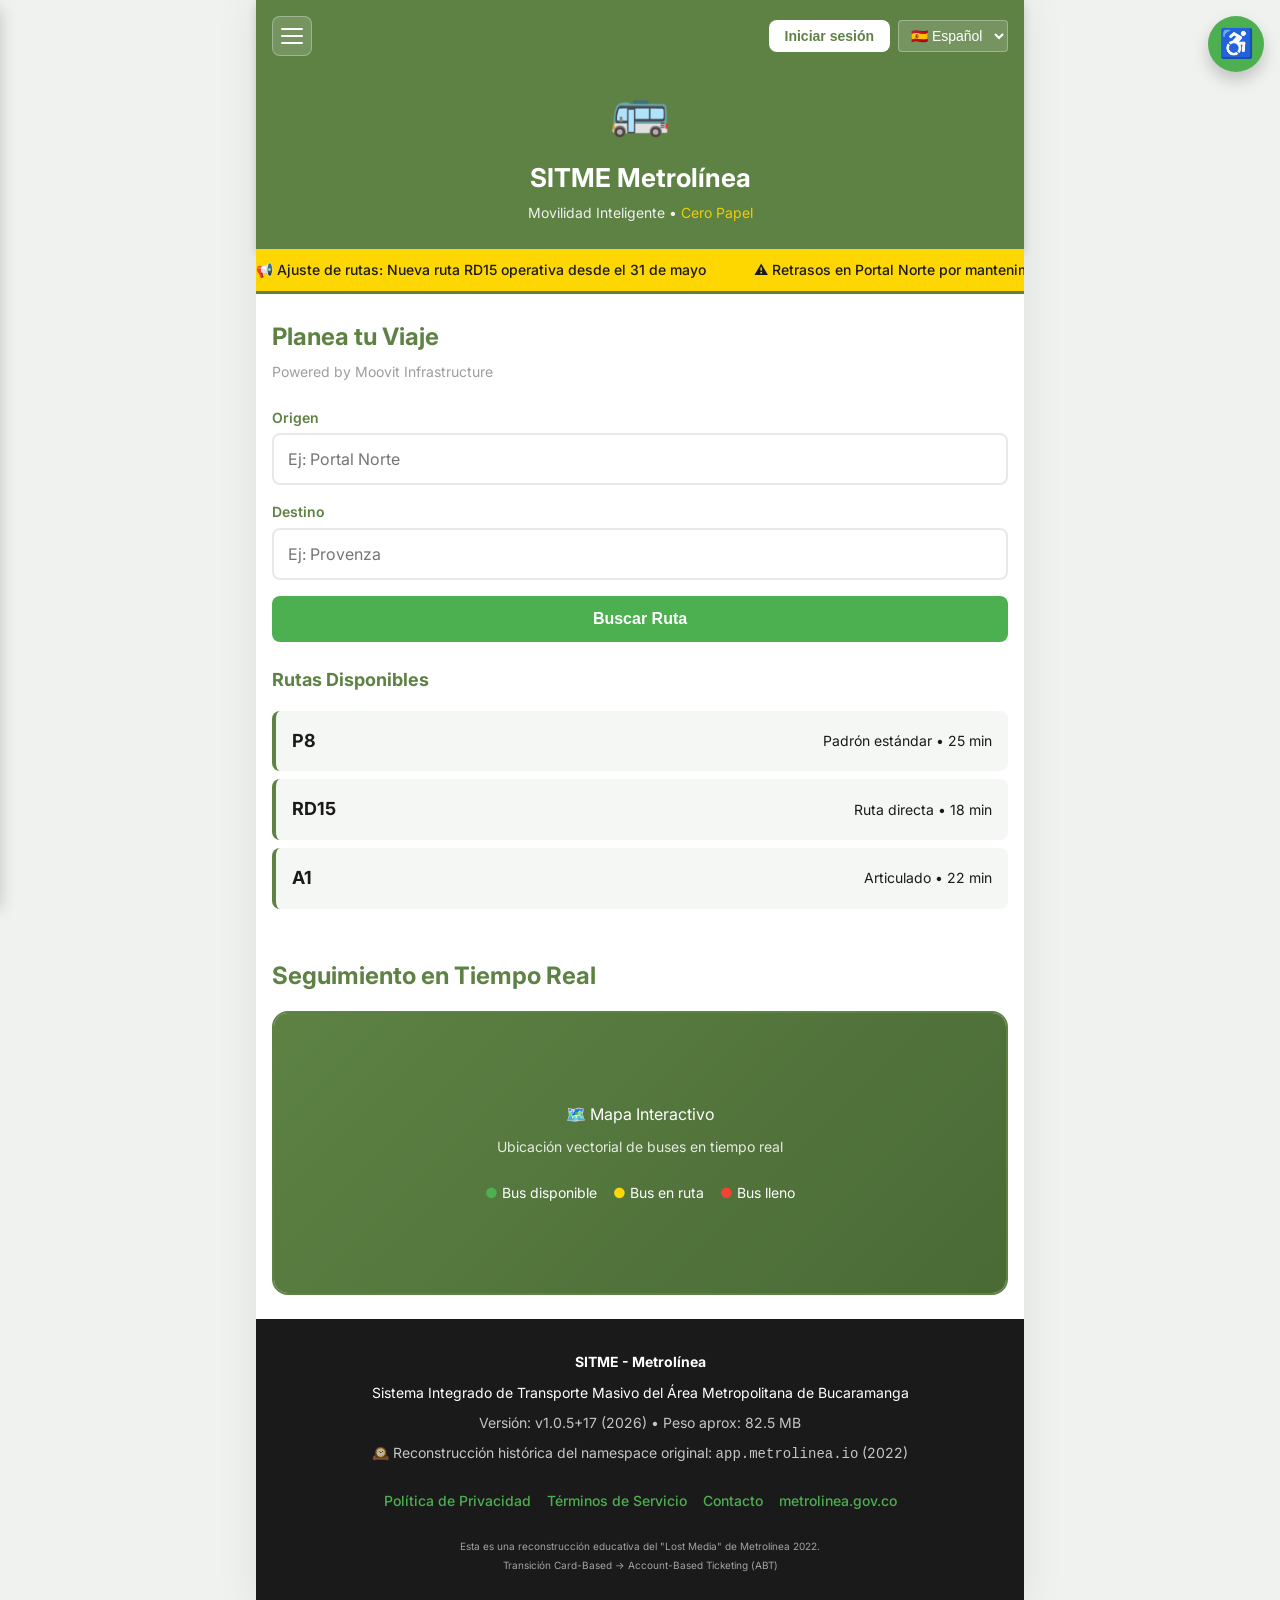
==== FrontEnd/index.html @ 9f95a133 "feat: :sparkles: Añadimo el frontend papá Ya, eso e todo  Coloquenlo más bonito" ====
<!DOCTYPE html>
<html lang="es">
<head>
    <meta charset="UTF-8">
    <meta name="viewport" content="width=device-width, initial-scale=1.0">
    <meta name="description" content="Sistema Integrado de Transporte Masivo de Bucaramanga - SITME/Metrolínea App Reconstruida">
    <meta name="keywords" content="Metrolínea, SITME, Bucaramanga, transporte masivo, ABT, QR dinámico">
    <meta name="original-namespace" content="app.metrolinea.io (Lost Media 2022)">
    <meta name="current-version" content="SITME v1.0.5+17 (2026)">
    <title>SITME - Metrolínea Digital</title>
    <link rel="stylesheet" href="./styles.css">
    <link rel="preconnect" href="https://fonts.googleapis.com">
    <link rel="preconnect" href="https://fonts.gstatic.com" crossorigin>
    <link href="https://fonts.googleapis.com/css2?family=Inter:wght@400;500;600;700&display=swap" rel="stylesheet">
</head>
<body data-page="index">
    <aside id="accessibility-panel" class="accessibility-panel" role="complementary" aria-label="Panel de Accesibilidad">
        <button id="accessibility-toggle" class="accessibility-toggle" aria-label="Abrir panel de accesibilidad">
            <span class="icon-accessibility">♿</span>
        </button>
        <div id="accessibility-content" class="accessibility-content hidden">
            <h3>Accesibilidad</h3>
            <div class="accessibility-controls">
                <label for="font-size">Tamaño de texto:</label>
                <div class="control-group">
                    <button id="decrease-font" aria-label="Disminuir tamaño">A-</button>
                    <button id="increase-font" aria-label="Aumentar tamaño">A+</button>
                </div>
                <label>Contraste:</label>
                <div class="control-group">
                    <button id="high-contrast" class="filter-btn">Alto Contraste</button>
                    <button id="grayscale" class="filter-btn">Escala de Grises</button>
                    <button id="negative-contrast" class="filter-btn">Contraste Negativo</button>
                </div>
                <label><input type="checkbox" id="underline-links"> Subrayar enlaces</label>
                <label><input type="checkbox" id="readable-font"> Fuente legible uniforme</label>
            </div>
        </div>
    </aside>

    <div class="mobile-container" role="main">
        <header class="app-header">
            <div class="header-top">
                <button id="menu-toggle" class="menu-toggle" aria-label="Abrir menú de navegación" aria-expanded="false">
                    <span></span>
                    <span></span>
                    <span></span>
                </button>
                <div class="header-top-right">
                    <div id="user-status" class="user-status">
                        <button id="login-btn" class="btn-login">Iniciar sesión</button>
                        <div id="user-info" class="user-info hidden">
                            <span class="user-name">Hola, <strong id="username">Usuario</strong></span>
                            <span class="user-balance">Saldo: $<span id="balance">0</span> COP</span>
                        </div>
                    </div>
                    <div class="language-selector">
                        <label for="language" class="sr-only">Seleccionar idioma</label>
                        <select id="language" aria-label="Cambiar idioma">
                            <option value="es">🇪🇸 Español</option>
                            <option value="en">🇬🇧 English</option>
                        </select>
                    </div>
                </div>
            </div>
            <div class="header-brand">
                <div class="logo-container">
                    <div class="logo-bus">🚌</div>
                </div>
                <h1>SITME Metrolínea</h1>
                <p class="tagline">Movilidad Inteligente • <span class="accent">Cero Papel</span></p>
            </div>
        </header>

        <section class="alerts-marquee" role="alert" aria-live="polite">
            <div class="marquee-content">
                <span class="alert-item">📢 Ajuste de rutas: Nueva ruta RD15 operativa desde el 31 de mayo</span>
                <span class="alert-item">⚠️ Retrasos en Portal Norte por mantenimiento preventivo</span>
                <span class="alert-item">✅ Sistema NFC disponible en todos los buses articulados</span>
            </div>
        </section>

        <section class="trip-planner" aria-labelledby="planner-title">
            <h2 id="planner-title">Planea tu Viaje</h2>
            <p class="planner-subtitle">Powered by Moovit Infrastructure</p>
            <form class="route-form">
                <div class="form-group">
                    <label for="origin">Origen</label>
                    <input type="text" id="origin" placeholder="Ej: Portal Norte" list="stations-list" aria-label="Estación de origen">
                </div>
                <div class="form-group">
                    <label for="destination">Destino</label>
                    <input type="text" id="destination" placeholder="Ej: Provenza" list="stations-list" aria-label="Estación de destino">
                </div>
                <datalist id="stations-list">
                    <option value="Portal Norte (PTN)">
                    <option value="Portal Buenavista (PTB)">
                    <option value="UIS">
                    <option value="Provenza">
                    <option value="Centro">
                    <option value="Cabecera">
                    <option value="Piedecuesta">
                </datalist>
                <button type="submit" class="btn-search-route">Buscar Ruta</button>
            </form>
            <div class="route-suggestions">
                <h3>Rutas Disponibles</h3>
                <ul class="routes-list">
                    <li class="route-item">
                        <span class="route-name">P8</span>
                        <span class="route-desc">Padrón estándar • 25 min</span>
                    </li>
                    <li class="route-item">
                        <span class="route-name">RD15</span>
                        <span class="route-desc">Ruta directa • 18 min</span>
                    </li>
                    <li class="route-item">
                        <span class="route-name">A1</span>
                        <span class="route-desc">Articulado • 22 min</span>
                    </li>
                </ul>
            </div>
        </section>

        <section class="real-time-map" aria-labelledby="map-title">
            <h2 id="map-title">Seguimiento en Tiempo Real</h2>
            <div class="map-container">
                <div class="map-placeholder">
                    <p>🗺️ Mapa Interactivo</p>
                    <p class="map-note">Ubicación vectorial de buses en tiempo real</p>
                    <div class="map-legend">
                        <span class="legend-item"><span class="bus-marker green">●</span> Bus disponible</span>
                        <span class="legend-item"><span class="bus-marker yellow">●</span> Bus en ruta</span>
                        <span class="legend-item"><span class="bus-marker red">●</span> Bus lleno</span>
                    </div>
                </div>
            </div>
        </section>

        <div id="auth-modal" class="modal hidden" role="dialog" aria-labelledby="auth-modal-title">
            <div class="modal-content">
                <button class="modal-close" aria-label="Cerrar">&times;</button>
                <h2 id="auth-modal-title">Iniciar Sesión / Registro</h2>
                <div class="migration-warning">
                    <p>⚠️ <strong>Nota Importante:</strong></p>
                    <p>Si fuiste usuario del sistema TISA anterior, tu cédula puede estar registrada. Contacta con soporte si tienes problemas al crear una cuenta nueva.</p>
                </div>
                <form class="auth-form">
                    <div class="form-group">
                        <label for="id-number">Número de Cédula</label>
                        <input type="text" id="id-number" required pattern="[0-9]{7,10}" placeholder="Ej: 1098765432">
                    </div>
                    <div class="form-group">
                        <label for="password">Contraseña</label>
                        <input type="password" id="password" required minlength="8" placeholder="Mínimo 8 caracteres">
                        <small class="password-hint">Debe incluir mayúsculas, minúsculas y números</small>
                    </div>
                    <div class="form-group">
                        <label><input type="checkbox" id="enable-2fa"> Activar autenticación de dos factores (2FA)</label>
                    </div>
                    <button type="submit" class="btn-submit-auth">Ingresar</button>
                </form>
            </div>
        </div>

        <footer class="app-footer">
            <div class="footer-info">
                <p><strong>SITME - Metrolínea</strong></p>
                <p>Sistema Integrado de Transporte Masivo del Área Metropolitana de Bucaramanga</p>
                <p class="footer-version">Versión: v1.0.5+17 (2026) • Peso aprox: 82.5 MB</p>
                <p class="footer-legacy">🕰️ Reconstrucción histórica del namespace original: <code>app.metrolinea.io</code> (2022)</p>
            </div>
            <div class="footer-links">
                <a href="#privacy">Política de Privacidad</a>
                <a href="#terms">Términos de Servicio</a>
                <a href="#contact">Contacto</a>
                <a href="https://www.metrolinea.gov.co" target="_blank" rel="noopener">metrolinea.gov.co</a>
            </div>
            <p class="footer-disclaimer">
                <small>Esta es una reconstrucción educativa del "Lost Media" de Metrolínea 2022. Transición Card-Based → Account-Based Ticketing (ABT)</small>
            </p>
        </footer>
    </div>

    <script src="nav.js"></script>
    <script src="script.js"></script>
</body>
</html>
---- FrontEnd/styles.css ----
/* SITME METROLINEA - Paleta inspirada en metrolinea.gov.co */

:root {
    --color-primary: #5d8244;
    --color-primary-dark: #4a6a36;
    --color-primary-light: #6b9450;
    --color-accent: #4CAF50;
    --color-secondary: #FFD700;
    --color-secondary-dark: #e6c200;
    --color-blue: #0056b3;
    --color-blue-light: #1a6fd4;
    --color-dark: #1a1a1a;
    --color-gray: #4a4a4a;
    --color-gray-light: #9e9e9e;
    --color-gray-lighter: #e8e8e8;
    --color-white: #ffffff;
    --color-success: #4caf50;
    --color-warning: #ff9800;
    --color-error: #f44336;
    --color-info: #0056b3;
    --font-main: 'Inter', -apple-system, BlinkMacSystemFont, 'Segoe UI', sans-serif;
    --font-size-base: 16px;
    --font-size-small: 14px;
    --font-size-large: 18px;
    --font-size-xlarge: 24px;
    --spacing-xs: 4px;
    --spacing-sm: 8px;
    --spacing-md: 16px;
    --spacing-lg: 24px;
    --spacing-xl: 32px;
    --shadow-sm: 0 2px 4px rgba(0, 0, 0, 0.1);
    --shadow-md: 0 4px 8px rgba(0, 0, 0, 0.15);
    --shadow-lg: 0 8px 16px rgba(0, 0, 0, 0.2);
    --radius-sm: 4px;
    --radius-md: 8px;
    --radius-lg: 16px;
    --radius-round: 50%;
    --sidebar-width: 280px;
}

* {
    margin: 0;
    padding: 0;
    box-sizing: border-box;
}

html {
    font-size: var(--font-size-base);
    scroll-behavior: smooth;
}

body {
    font-family: var(--font-main);
    line-height: 1.6;
    color: var(--color-dark);
    background: #f0f2f0;
    min-height: 100vh;
}

body.sidebar-open {
    overflow: hidden;
}

.sr-only {
    position: absolute;
    width: 1px;
    height: 1px;
    padding: 0;
    margin: -1px;
    overflow: hidden;
    clip: rect(0, 0, 0, 0);
    white-space: nowrap;
    border-width: 0;
}

.hidden {
    display: none !important;
}

/* ==================== SIDEBAR / HAMBURGER ==================== */

.menu-toggle {
    display: flex;
    flex-direction: column;
    justify-content: center;
    gap: 5px;
    width: 40px;
    height: 40px;
    background: rgba(255, 255, 255, 0.15);
    border: 1px solid rgba(255, 255, 255, 0.3);
    border-radius: var(--radius-md);
    cursor: pointer;
    padding: 8px;
    transition: background 0.2s;
}

.menu-toggle:hover {
    background: rgba(255, 255, 255, 0.25);
}

.menu-toggle span {
    display: block;
    width: 100%;
    height: 2px;
    background: var(--color-white);
    border-radius: 2px;
    transition: transform 0.2s;
}

.sidebar-overlay {
    position: fixed;
    inset: 0;
    background: rgba(0, 0, 0, 0.5);
    z-index: 9998;
    opacity: 0;
    visibility: hidden;
    transition: opacity 0.3s, visibility 0.3s;
}

.sidebar-overlay.open {
    opacity: 1;
    visibility: visible;
}

.sidebar {
    position: fixed;
    top: 0;
    left: 0;
    width: var(--sidebar-width);
    height: 100vh;
    background: var(--color-primary);
    color: var(--color-white);
    z-index: 9999;
    transform: translateX(-100%);
    transition: transform 0.3s ease;
    display: flex;
    flex-direction: column;
    box-shadow: var(--shadow-lg);
}

.sidebar.open {
    transform: translateX(0);
}

.sidebar-header {
    display: flex;
    justify-content: space-between;
    align-items: center;
    padding: var(--spacing-lg);
    border-bottom: 1px solid rgba(255, 255, 255, 0.15);
}

.sidebar-brand {
    display: flex;
    align-items: center;
    gap: var(--spacing-sm);
}

.sidebar-logo {
    font-size: 28px;
}

.sidebar-brand strong {
    display: block;
    font-size: 18px;
    letter-spacing: 0.5px;
}

.sidebar-brand small {
    font-size: 12px;
    opacity: 0.8;
}

.sidebar-close {
    background: none;
    border: none;
    color: var(--color-white);
    font-size: 28px;
    cursor: pointer;
    line-height: 1;
    padding: 4px;
}

.sidebar-links {
    flex: 1;
    padding: var(--spacing-md) 0;
    overflow-y: auto;
}

.sidebar-link {
    display: flex;
    align-items: center;
    gap: var(--spacing-md);
    padding: var(--spacing-md) var(--spacing-lg);
    color: var(--color-white);
    text-decoration: none;
    font-weight: 500;
    transition: background 0.2s;
    border-left: 4px solid transparent;
}

.sidebar-link:hover {
    background: rgba(255, 255, 255, 0.1);
}

.sidebar-link.active {
    background: rgba(255, 255, 255, 0.15);
    border-left-color: var(--color-secondary);
    font-weight: 700;
}

.sidebar-link-icon {
    font-size: 22px;
    width: 28px;
    text-align: center;
}

.sidebar-footer {
    padding: var(--spacing-lg);
    border-top: 1px solid rgba(255, 255, 255, 0.15);
}

.sidebar-external {
    color: var(--color-secondary);
    text-decoration: none;
    font-size: var(--font-size-small);
    font-weight: 600;
}

.sidebar-external:hover {
    text-decoration: underline;
}

/* ==================== ACCESIBILIDAD ==================== */

.accessibility-panel {
    position: fixed;
    top: 16px;
    right: 16px;
    z-index: 9997;
}

.accessibility-toggle {
    width: 56px;
    height: 56px;
    border-radius: 50%;
    background: var(--color-accent);
    border: none;
    cursor: pointer;
    box-shadow: var(--shadow-lg);
    transition: transform 0.2s;
    display: flex;
    align-items: center;
    justify-content: center;
}

.accessibility-toggle:hover {
    transform: scale(1.1);
    background: var(--color-primary);
}

.icon-accessibility {
    font-size: 28px;
    line-height: 1;
}

.accessibility-content {
    position: absolute;
    top: 64px;
    right: 0;
    background: var(--color-white);
    border-radius: var(--radius-md);
    box-shadow: var(--shadow-lg);
    padding: var(--spacing-lg);
    width: 280px;
    max-height: 400px;
    overflow-y: auto;
}

.control-group {
    display: flex;
    gap: var(--spacing-sm);
    margin-bottom: var(--spacing-md);
}

.control-group button,
.filter-btn {
    padding: var(--spacing-sm) var(--spacing-md);
    border: 1px solid var(--color-gray-lighter);
    border-radius: var(--radius-sm);
    background: var(--color-white);
    cursor: pointer;
}

.control-group button:hover,
.filter-btn:hover {
    background: var(--color-primary);
    color: var(--color-white);
    border-color: var(--color-primary);
}

/* ==================== LAYOUT ==================== */

.mobile-container {
    max-width: 480px;
    margin: 0 auto;
    background: var(--color-white);
    min-height: 100vh;
    box-shadow: 0 0 40px rgba(0, 0, 0, 0.08);
}

.page-header {
    background: var(--color-primary);
    color: var(--color-white);
    padding: var(--spacing-md) var(--spacing-md) var(--spacing-lg);
    box-shadow: var(--shadow-md);
}

.page-header-top {
    display: flex;
    justify-content: space-between;
    align-items: center;
    margin-bottom: var(--spacing-md);
}

.page-header h1 {
    font-size: 22px;
    font-weight: 700;
}

.page-header .page-subtitle {
    font-size: var(--font-size-small);
    opacity: 0.85;
    margin-top: var(--spacing-xs);
}

.app-header {
    background: var(--color-primary);
    color: var(--color-white);
    padding: var(--spacing-md) var(--spacing-md) var(--spacing-lg);
    box-shadow: var(--shadow-md);
}

.header-top {
    display: flex;
    justify-content: space-between;
    align-items: center;
    margin-bottom: var(--spacing-md);
    gap: var(--spacing-sm);
}

.header-top-right {
    display: flex;
    align-items: center;
    gap: var(--spacing-sm);
}

.btn-login {
    background: var(--color-white);
    color: var(--color-primary);
    border: none;
    padding: 8px 16px;
    border-radius: var(--radius-md);
    font-weight: 600;
    cursor: pointer;
    font-size: var(--font-size-small);
    white-space: nowrap;
}

.btn-login:hover {
    background: var(--color-secondary);
}

.user-info {
    display: flex;
    flex-direction: column;
    gap: 2px;
    font-size: var(--font-size-small);
}

.user-balance {
    font-size: var(--font-size-base);
    font-weight: 700;
}

.language-selector select {
    background: rgba(255, 255, 255, 0.15);
    color: var(--color-white);
    border: 1px solid rgba(255, 255, 255, 0.3);
    padding: 6px 8px;
    border-radius: var(--radius-sm);
    cursor: pointer;
    font-size: var(--font-size-small);
}

.header-brand {
    text-align: center;
}

.header-brand h1 {
    font-size: 26px;
    font-weight: 700;
    margin-top: var(--spacing-sm);
}

.tagline {
    font-size: var(--font-size-small);
    opacity: 0.9;
    margin-top: var(--spacing-xs);
}

.tagline .accent {
    color: var(--color-secondary);
}

.logo-bus {
    font-size: 48px;
    animation: busFloat 3s ease-in-out infinite;
}

@keyframes busFloat {
    0%, 100% { transform: translateY(0); }
    50% { transform: translateY(-8px); }
}

/* ==================== ALERTAS (BANDA AMARILLA) ==================== */

.alerts-marquee {
    background: var(--color-secondary);
    color: var(--color-dark);
    padding: 10px 0;
    overflow: hidden;
    border-bottom: 3px solid var(--color-primary);
}

.marquee-content {
    display: flex;
    gap: 48px;
    animation: marquee 30s linear infinite;
    white-space: nowrap;
    font-weight: 500;
    font-size: var(--font-size-small);
}

@keyframes marquee {
    0% { transform: translateX(100%); }
    100% { transform: translateX(-100%); }
}

/* ==================== BILLETERA ==================== */

.digital-wallet {
    padding: var(--spacing-lg) var(--spacing-md);
    background: linear-gradient(135deg, var(--color-primary) 0%, var(--color-primary-dark) 100%);
    color: var(--color-white);
}

.digital-wallet h2 {
    font-size: 20px;
    margin-bottom: var(--spacing-xs);
}

.wallet-description {
    font-size: var(--font-size-small);
    opacity: 0.9;
    margin-bottom: var(--spacing-md);
}

.wallet-card {
    background: rgba(255, 255, 255, 0.12);
    backdrop-filter: blur(10px);
    border-radius: var(--radius-lg);
    padding: var(--spacing-lg);
    box-shadow: var(--shadow-md);
    border: 1px solid rgba(255, 255, 255, 0.2);
}

.wallet-balance {
    margin-bottom: var(--spacing-md);
}

.balance-label {
    display: block;
    font-size: var(--font-size-small);
    opacity: 0.85;
}

.balance-amount {
    font-size: 32px;
    font-weight: 700;
}

.user-profile-badge {
    display: flex;
    justify-content: space-between;
    align-items: center;
    flex-wrap: wrap;
    gap: var(--spacing-sm);
    margin-bottom: var(--spacing-sm);
}

.fare-note {
    opacity: 0.85;
}

/* ==================== SELECTOR DE TRANSACCIONES ==================== */

.transaction-selector {
    padding: var(--spacing-lg) var(--spacing-md);
    background: var(--color-white);
}

.transaction-tabs {
    display: grid;
    grid-template-columns: repeat(2, 1fr);
    gap: var(--spacing-sm);
    margin-bottom: var(--spacing-lg);
}

.transaction-tab {
    display: flex;
    flex-direction: column;
    align-items: center;
    padding: var(--spacing-md);
    background: #f5f7f4;
    border: 2px solid var(--color-gray-lighter);
    border-radius: var(--radius-lg);
    cursor: pointer;
    transition: all 0.25s;
    font-family: var(--font-main);
    color: var(--color-dark);
}

.transaction-tab:hover {
    border-color: var(--color-primary-light);
    background: #eef3ea;
}

.transaction-tab.active {
    background: var(--color-primary);
    border-color: var(--color-primary);
    color: var(--color-white);
    box-shadow: var(--shadow-md);
}

.transaction-tab .tab-icon {
    font-size: 28px;
    margin-bottom: var(--spacing-xs);
}

.transaction-tab .tab-label {
    font-size: var(--font-size-small);
    font-weight: 700;
}

.transaction-panel {
    display: none;
    animation: fadeIn 0.3s ease;
}

.transaction-panel.active {
    display: block;
}

@keyframes fadeIn {
    from { opacity: 0; transform: translateY(8px); }
    to { opacity: 1; transform: translateY(0); }
}

.panel-card {
    background: #f8faf7;
    border: 1px solid var(--color-gray-lighter);
    border-radius: var(--radius-lg);
    padding: var(--spacing-lg);
}

.panel-card h3 {
    color: var(--color-primary);
    margin-bottom: var(--spacing-sm);
    font-size: 18px;
}

.panel-card p {
    color: var(--color-gray);
    margin-bottom: var(--spacing-md);
    font-size: var(--font-size-small);
}

.payment-methods {
    display: flex;
    gap: var(--spacing-sm);
    flex-wrap: wrap;
    margin-bottom: var(--spacing-md);
}

.payment-badge {
    background: var(--color-white);
    border: 1px solid var(--color-primary);
    color: var(--color-primary);
    padding: 6px 12px;
    border-radius: 20px;
    font-size: 13px;
    font-weight: 600;
}

.btn-action {
    padding: 14px 24px;
    background: var(--color-accent);
    color: var(--color-white);
    border: none;
    border-radius: var(--radius-md);
    font-size: var(--font-size-base);
    font-weight: 700;
    cursor: pointer;
    width: 100%;
    transition: background 0.2s;
}

.btn-action:hover {
    background: var(--color-primary);
}

.btn-action.blue {
    background: var(--color-blue);
}

.btn-action.blue:hover {
    background: var(--color-blue-light);
}

.history-list {
    list-style: none;
    display: flex;
    flex-direction: column;
    gap: var(--spacing-sm);
}

.history-item {
    display: flex;
    justify-content: space-between;
    align-items: center;
    padding: var(--spacing-md);
    background: var(--color-white);
    border-radius: var(--radius-md);
    border-left: 4px solid var(--color-primary);
    font-size: var(--font-size-small);
}

.history-item.negative {
    border-left-color: var(--color-error);
}

.history-item.positive {
    border-left-color: var(--color-accent);
}

.history-amount {
    font-weight: 700;
}

.history-amount.negative { color: var(--color-error); }
.history-amount.positive { color: var(--color-accent); }

.pocket-card {
    background: var(--color-white);
    border-radius: var(--radius-md);
    padding: var(--spacing-md);
    margin-bottom: var(--spacing-sm);
    border: 1px solid var(--color-gray-lighter);
    display: flex;
    justify-content: space-between;
    align-items: center;
}

.pocket-name {
    font-weight: 600;
    color: var(--color-primary);
}

/* ==================== VALIDADOR QR ==================== */

.qr-validator {
    padding: var(--spacing-lg) var(--spacing-md);
    background: var(--color-white);
    text-align: center;
}

.qr-validator h2 {
    color: var(--color-primary);
    margin-bottom: var(--spacing-lg);
}

.bus-icon-btn {
    display: inline-flex;
    flex-direction: column;
    align-items: center;
    justify-content: center;
    width: 120px;
    height: 120px;
    background: var(--color-secondary);
    border: 3px solid var(--color-primary);
    border-radius: 50%;
    cursor: pointer;
    box-shadow: 0 8px 24px rgba(93, 130, 68, 0.3);
    transition: all 0.3s;
    color: var(--color-dark);
}

.bus-icon-btn:hover {
    transform: scale(1.05);
    background: var(--color-secondary-dark);
}

.bus-icon {
    font-size: 48px;
}

.btn-text {
    font-weight: 700;
    font-size: var(--font-size-small);
    margin-top: var(--spacing-xs);
}

.qr-container {
    margin-top: var(--spacing-lg);
    padding: var(--spacing-lg);
    background: #f5f7f4;
    border-radius: var(--radius-lg);
    border: 1px solid var(--color-gray-lighter);
}

.qr-code {
    background: var(--color-white);
    padding: var(--spacing-lg);
    border-radius: var(--radius-md);
    display: inline-block;
}

.qr-svg {
    width: 200px;
    height: 200px;
}

.qr-timer {
    margin-top: var(--spacing-sm);
    font-weight: 600;
    color: var(--color-primary);
}

.security-notice {
    margin-top: var(--spacing-md);
    color: var(--color-gray);
    font-size: var(--font-size-small);
}

/* ==================== PLANIFICADOR DE VIAJES ==================== */

.trip-planner {
    padding: var(--spacing-lg) var(--spacing-md);
    background: var(--color-white);
}

.trip-planner h2 {
    color: var(--color-primary);
    margin-bottom: var(--spacing-xs);
}

.planner-subtitle {
    font-size: var(--font-size-small);
    color: var(--color-gray-light);
    margin-bottom: var(--spacing-lg);
}

.form-group {
    display: flex;
    flex-direction: column;
    margin-bottom: var(--spacing-md);
}

.form-group label {
    font-size: var(--font-size-small);
    font-weight: 600;
    margin-bottom: var(--spacing-xs);
    color: var(--color-primary);
}

.form-group input,
.form-group select,
.form-group textarea {
    padding: 14px;
    border: 2px solid var(--color-gray-lighter);
    border-radius: var(--radius-md);
    font-size: var(--font-size-base);
    font-family: var(--font-main);
    transition: border-color 0.2s;
}

.form-group input:focus,
.form-group select:focus,
.form-group textarea:focus {
    outline: none;
    border-color: var(--color-primary);
}

.btn-search-route {
    padding: 14px;
    background: var(--color-accent);
    color: var(--color-white);
    border: none;
    border-radius: var(--radius-md);
    font-size: var(--font-size-base);
    font-weight: 700;
    cursor: pointer;
    width: 100%;
    transition: background 0.2s;
}

.btn-search-route:hover {
    background: var(--color-primary);
}

.route-suggestions h3 {
    color: var(--color-primary);
    margin: var(--spacing-lg) 0 var(--spacing-md);
    font-size: 18px;
}

.routes-list {
    list-style: none;
    display: flex;
    flex-direction: column;
    gap: var(--spacing-sm);
}

.route-item {
    display: flex;
    justify-content: space-between;
    align-items: center;
    padding: var(--spacing-md);
    background: #f5f7f4;
    border-radius: var(--radius-md);
    cursor: pointer;
    border-left: 4px solid var(--color-primary);
    transition: all 0.2s;
}

.route-item:hover {
    background: var(--color-primary);
    color: var(--color-white);
}

.route-name {
    font-weight: 700;
    font-size: 18px;
}

.route-desc {
    font-size: var(--font-size-small);
}

/* ==================== MAPA ==================== */

.real-time-map {
    padding: var(--spacing-lg) var(--spacing-md);
    background: var(--color-white);
}

.real-time-map h2 {
    color: var(--color-primary);
    margin-bottom: var(--spacing-md);
}

.map-container {
    border-radius: var(--radius-lg);
    overflow: hidden;
    border: 2px solid var(--color-primary);
}

.map-placeholder {
    background: linear-gradient(135deg, var(--color-primary) 0%, var(--color-primary-dark) 100%);
    color: var(--color-white);
    padding: var(--spacing-xl);
    text-align: center;
    min-height: 280px;
    display: flex;
    flex-direction: column;
    justify-content: center;
    gap: var(--spacing-sm);
}

.map-note {
    font-size: var(--font-size-small);
    opacity: 0.85;
}

.map-legend {
    display: flex;
    justify-content: center;
    gap: var(--spacing-md);
    flex-wrap: wrap;
    margin-top: var(--spacing-md);
    font-size: var(--font-size-small);
}

.bus-marker.green { color: var(--color-accent); }
.bus-marker.yellow { color: var(--color-secondary); }
.bus-marker.red { color: var(--color-error); }

/* ==================== PUNTOS DE RECARGA ==================== */

.cae-page {
    padding: var(--spacing-lg) var(--spacing-md);
}

.cae-page h2 {
    color: var(--color-primary);
    margin-bottom: var(--spacing-xs);
}

.cae-page-description {
    color: var(--color-gray);
    font-size: var(--font-size-small);
    margin-bottom: var(--spacing-lg);
}

.cae-list-simple {
    list-style: none;
    display: flex;
    flex-direction: column;
    gap: var(--spacing-sm);
}

.cae-list-item {
    display: flex;
    align-items: center;
    gap: var(--spacing-md);
    padding: var(--spacing-md) var(--spacing-lg);
    background: #f5f7f4;
    border-radius: var(--radius-md);
    cursor: pointer;
    border: 2px solid transparent;
    transition: all 0.2s;
    font-weight: 600;
    color: var(--color-primary);
    font-size: var(--font-size-large);
}

.cae-list-item:hover {
    border-color: var(--color-primary);
    background: #eef3ea;
    transform: translateX(4px);
}

.cae-list-item .cae-pin {
    font-size: 24px;
}

.cae-list-item .cae-arrow {
    margin-left: auto;
    opacity: 0.5;
    font-size: 20px;
}

/* ==================== PQRSDF ==================== */

.pqrsdf-section {
    padding: var(--spacing-lg) var(--spacing-md);
    background: var(--color-white);
}

.pqrsdf-section h2 {
    color: var(--color-primary);
    margin-bottom: var(--spacing-xs);
}

.pqrsdf-description {
    color: var(--color-gray);
    font-size: var(--font-size-small);
    margin-bottom: var(--spacing-lg);
}

.btn-submit-pqrsdf {
    padding: 14px;
    background: var(--color-blue);
    color: var(--color-white);
    border: none;
    border-radius: var(--radius-md);
    font-size: var(--font-size-base);
    font-weight: 700;
    cursor: pointer;
    width: 100%;
    transition: background 0.2s;
}

.btn-submit-pqrsdf:hover {
    background: var(--color-blue-light);
}

/* ==================== MODALES ==================== */

.modal {
    position: fixed;
    top: 0;
    left: 0;
    width: 100%;
    height: 100%;
    background: rgba(0, 0, 0, 0.6);
    display: flex;
    justify-content: center;
    align-items: center;
    z-index: 10000;
    padding: var(--spacing-md);
}

.modal-content {
    background: var(--color-white);
    padding: var(--spacing-xl) var(--spacing-lg);
    border-radius: var(--radius-lg);
    max-width: 400px;
    width: 100%;
    position: relative;
    max-height: 90vh;
    overflow-y: auto;
    border-top: 4px solid var(--color-primary);
}

.modal-content h2 {
    color: var(--color-primary);
    margin-bottom: var(--spacing-md);
    padding-right: 32px;
}

.modal-close {
    position: absolute;
    top: var(--spacing-md);
    right: var(--spacing-md);
    background: none;
    border: none;
    font-size: 28px;
    cursor: pointer;
    color: var(--color-gray);
    line-height: 1;
}

.modal-close:hover {
    color: var(--color-primary);
}

.cae-modal-info {
    display: flex;
    flex-direction: column;
    gap: var(--spacing-md);
}

.cae-modal-info .info-row {
    display: flex;
    gap: var(--spacing-sm);
    align-items: flex-start;
    font-size: var(--font-size-small);
}

.cae-modal-info .info-icon {
    font-size: 18px;
    flex-shrink: 0;
}

.cae-modal-info strong {
    color: var(--color-primary);
}

.migration-warning {
    background: rgba(255, 152, 0, 0.1);
    border-left: 4px solid var(--color-warning);
    padding: var(--spacing-md);
    border-radius: var(--radius-sm);
    margin-bottom: var(--spacing-lg);
    font-size: var(--font-size-small);
}

.btn-submit-auth {
    padding: 14px;
    background: var(--color-primary);
    color: var(--color-white);
    border: none;
    border-radius: var(--radius-md);
    font-size: var(--font-size-base);
    font-weight: 700;
    cursor: pointer;
    width: 100%;
    margin-top: var(--spacing-md);
}

.btn-submit-auth:hover {
    background: var(--color-primary-dark);
}

.password-hint {
    color: var(--color-gray-light);
    font-size: 12px;
    margin-top: var(--spacing-xs);
}

/* ==================== FOOTER ==================== */

.app-footer {
    background: var(--color-dark);
    color: var(--color-white);
    padding: var(--spacing-xl) var(--spacing-md);
    text-align: center;
}

.footer-info p {
    margin-bottom: var(--spacing-sm);
    font-size: var(--font-size-small);
}

.footer-version,
.footer-legacy {
    opacity: 0.75;
}

.footer-links {
    display: flex;
    justify-content: center;
    gap: var(--spacing-md);
    flex-wrap: wrap;
    margin: var(--spacing-lg) 0;
}

.footer-links a {
    color: var(--color-accent);
    text-decoration: none;
    font-size: var(--font-size-small);
    font-weight: 500;
}

.footer-links a:hover {
    color: var(--color-secondary);
    text-decoration: underline;
}

.footer-disclaimer {
    opacity: 0.6;
    font-size: 12px;
    max-width: 360px;
    margin: 0 auto;
}

.footer-disclaimer code {
    background: rgba(255, 255, 255, 0.1);
    padding: 2px 6px;
    border-radius: 3px;
}

/* ==================== RESPONSIVE ==================== */

@media (min-width: 768px) {
    .mobile-container {
        max-width: 768px;
    }

    .transaction-tabs {
        grid-template-columns: repeat(4, 1fr);
    }
}
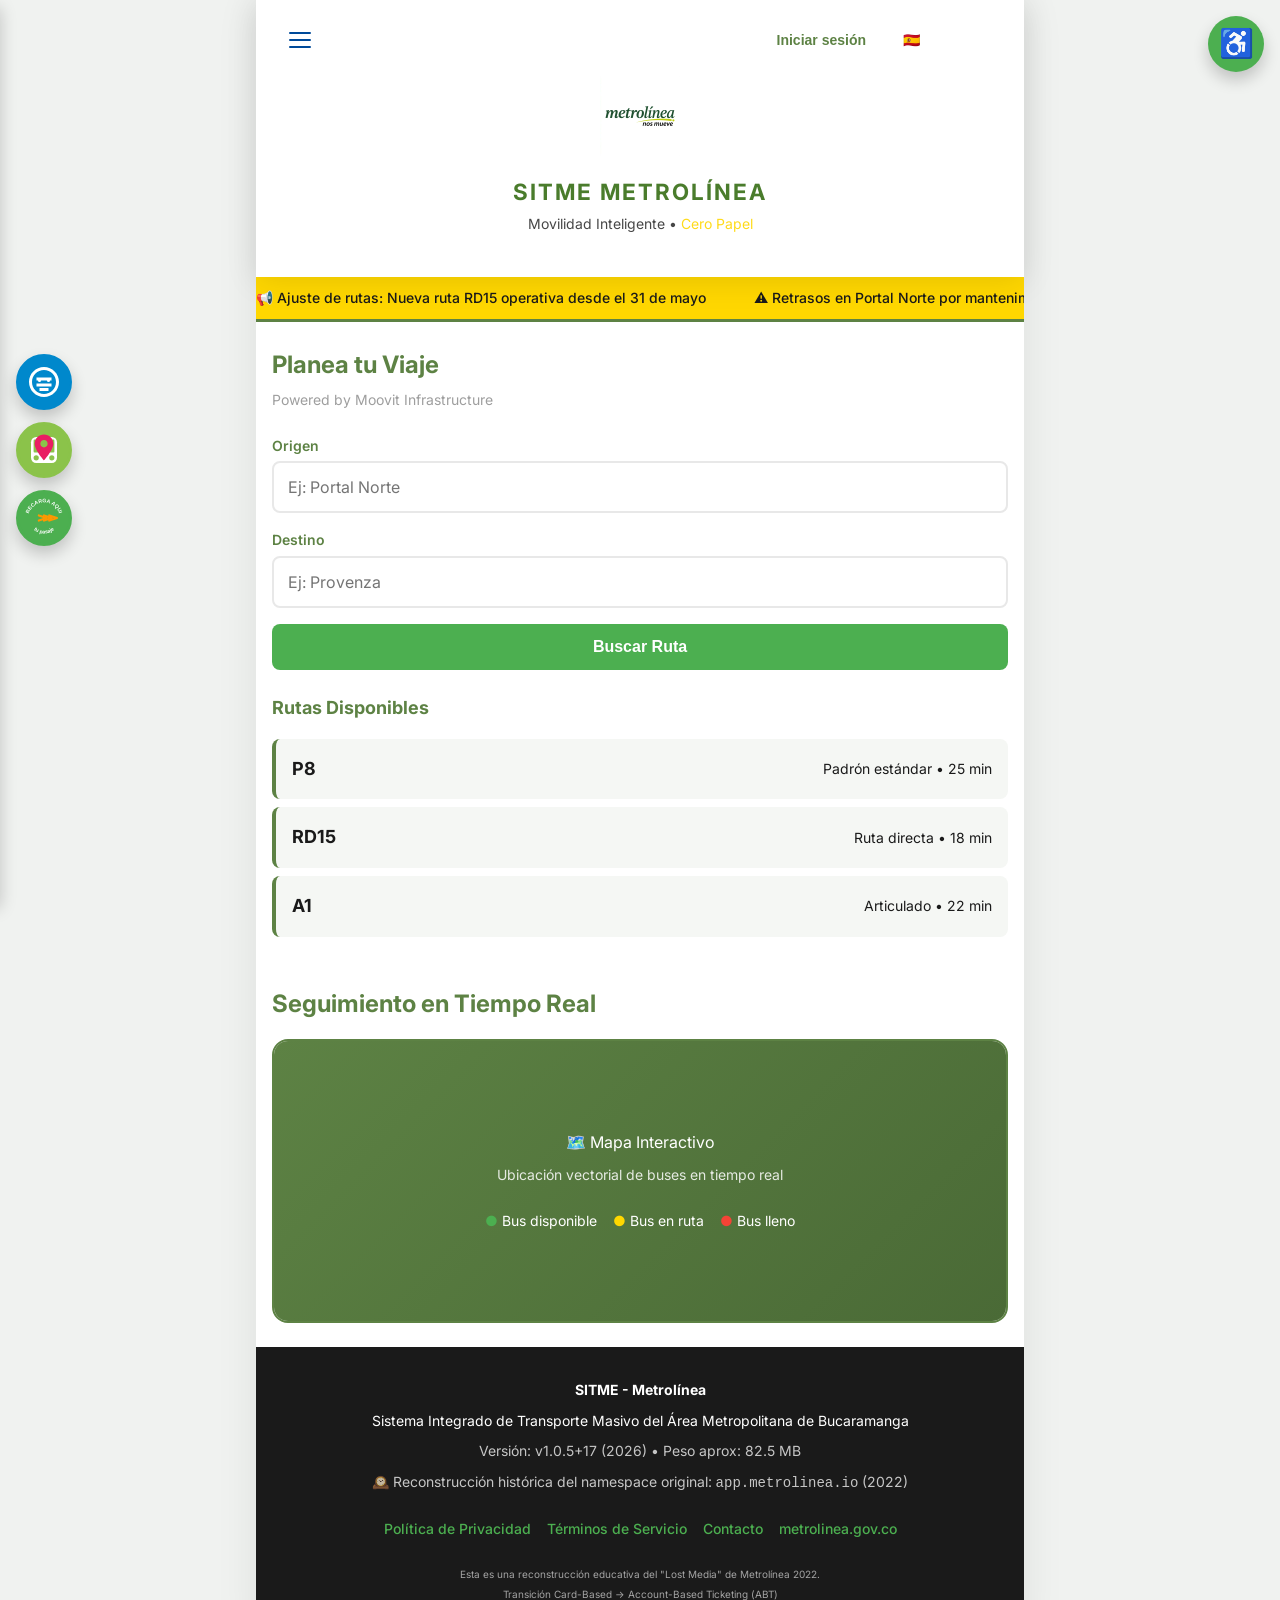
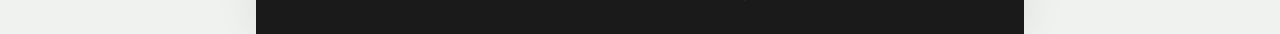
==== commit 4d8c3a4b: "correccion" ====
--- a/FrontEnd/index.html
+++ b/FrontEnd/index.html
@@ -1,9 +1,11 @@
 <!DOCTYPE html>
 <html lang="es">
+
 <head>
     <meta charset="UTF-8">
     <meta name="viewport" content="width=device-width, initial-scale=1.0">
-    <meta name="description" content="Sistema Integrado de Transporte Masivo de Bucaramanga - SITME/Metrolínea App Reconstruida">
+    <meta name="description"
+        content="Sistema Integrado de Transporte Masivo de Bucaramanga - SITME/Metrolínea App Reconstruida">
     <meta name="keywords" content="Metrolínea, SITME, Bucaramanga, transporte masivo, ABT, QR dinámico">
     <meta name="original-namespace" content="app.metrolinea.io (Lost Media 2022)">
     <meta name="current-version" content="SITME v1.0.5+17 (2026)">
@@ -13,8 +15,10 @@
     <link rel="preconnect" href="https://fonts.gstatic.com" crossorigin>
     <link href="https://fonts.googleapis.com/css2?family=Inter:wght@400;500;600;700&display=swap" rel="stylesheet">
 </head>
+
 <body data-page="index">
-    <aside id="accessibility-panel" class="accessibility-panel" role="complementary" aria-label="Panel de Accesibilidad">
+    <aside id="accessibility-panel" class="accessibility-panel" role="complementary"
+        aria-label="Panel de Accesibilidad">
         <button id="accessibility-toggle" class="accessibility-toggle" aria-label="Abrir panel de accesibilidad">
             <span class="icon-accessibility">♿</span>
         </button>
@@ -41,7 +45,8 @@
     <div class="mobile-container" role="main">
         <header class="app-header">
             <div class="header-top">
-                <button id="menu-toggle" class="menu-toggle" aria-label="Abrir menú de navegación" aria-expanded="false">
+                <button id="menu-toggle" class="menu-toggle" aria-label="Abrir menú de navegación"
+                    aria-expanded="false">
                     <span></span>
                     <span></span>
                     <span></span>
@@ -65,7 +70,7 @@
             </div>
             <div class="header-brand">
                 <div class="logo-container">
-                    <div class="logo-bus">🚌</div>
+                    <img src="img/logo.png" alt="Metrolínea Logo" class="header-logo-img">
                 </div>
                 <h1>SITME Metrolínea</h1>
                 <p class="tagline">Movilidad Inteligente • <span class="accent">Cero Papel</span></p>
@@ -86,11 +91,13 @@
             <form class="route-form">
                 <div class="form-group">
                     <label for="origin">Origen</label>
-                    <input type="text" id="origin" placeholder="Ej: Portal Norte" list="stations-list" aria-label="Estación de origen">
+                    <input type="text" id="origin" placeholder="Ej: Portal Norte" list="stations-list"
+                        aria-label="Estación de origen">
                 </div>
                 <div class="form-group">
                     <label for="destination">Destino</label>
-                    <input type="text" id="destination" placeholder="Ej: Provenza" list="stations-list" aria-label="Estación de destino">
+                    <input type="text" id="destination" placeholder="Ej: Provenza" list="stations-list"
+                        aria-label="Estación de destino">
                 </div>
                 <datalist id="stations-list">
                     <option value="Portal Norte (PTN)">
@@ -143,7 +150,8 @@
                 <h2 id="auth-modal-title">Iniciar Sesión / Registro</h2>
                 <div class="migration-warning">
                     <p>⚠️ <strong>Nota Importante:</strong></p>
-                    <p>Si fuiste usuario del sistema TISA anterior, tu cédula puede estar registrada. Contacta con soporte si tienes problemas al crear una cuenta nueva.</p>
+                    <p>Si fuiste usuario del sistema TISA anterior, tu cédula puede estar registrada. Contacta con
+                        soporte si tienes problemas al crear una cuenta nueva.</p>
                 </div>
                 <form class="auth-form">
                     <div class="form-group">
@@ -156,7 +164,8 @@
                         <small class="password-hint">Debe incluir mayúsculas, minúsculas y números</small>
                     </div>
                     <div class="form-group">
-                        <label><input type="checkbox" id="enable-2fa"> Activar autenticación de dos factores (2FA)</label>
+                        <label><input type="checkbox" id="enable-2fa"> Activar autenticación de dos factores
+                            (2FA)</label>
                     </div>
                     <button type="submit" class="btn-submit-auth">Ingresar</button>
                 </form>
@@ -168,7 +177,9 @@
                 <p><strong>SITME - Metrolínea</strong></p>
                 <p>Sistema Integrado de Transporte Masivo del Área Metropolitana de Bucaramanga</p>
                 <p class="footer-version">Versión: v1.0.5+17 (2026) • Peso aprox: 82.5 MB</p>
-                <p class="footer-legacy">🕰️ Reconstrucción histórica del namespace original: <code>app.metrolinea.io</code> (2022)</p>
+                <p class="footer-legacy">🕰️ Reconstrucción histórica del namespace original:
+                    <code>app.metrolinea.io</code> (2022)
+                </p>
             </div>
             <div class="footer-links">
                 <a href="#privacy">Política de Privacidad</a>
@@ -177,12 +188,68 @@
                 <a href="https://www.metrolinea.gov.co" target="_blank" rel="noopener">metrolinea.gov.co</a>
             </div>
             <p class="footer-disclaimer">
-                <small>Esta es una reconstrucción educativa del "Lost Media" de Metrolínea 2022. Transición Card-Based → Account-Based Ticketing (ABT)</small>
+                <small>Esta es una reconstrucción educativa del "Lost Media" de Metrolínea 2022. Transición Card-Based →
+                    Account-Based Ticketing (ABT)</small>
             </p>
         </footer>
     </div>
 
+    <!-- Barra Lateral Flotante -->
+    <div class="floating-sidebar">
+        <!-- Chatbot -->
+        <a href="https://t.me/metrolineabga" target="_blank" class="floating-item chatbot"
+            aria-label="Contactar con Chatbot">
+            <svg viewBox="0 0 24 24" fill="none" xmlns="http://www.w3.org/2000/svg" style="padding: 8px;">
+                <path
+                    d="M12 2C6.48 2 2 6.48 2 12C2 17.52 6.48 22 12 22C17.52 22 22 17.52 22 12C22 6.48 17.52 2 12 2ZM12 20C7.59 20 4 16.41 4 12C4 7.59 7.59 4 12 4C16.41 4 20 7.59 20 12C20 16.41 16.41 20 12 20Z"
+                    fill="white" />
+                <path d="M7 9H17V11H7V9Z" fill="white" />
+                <path d="M7 13H17V15H7V13Z" fill="white" />
+                <path d="M9 16H15V18H9V16Z" fill="white" />
+                <circle cx="9" cy="11" r="1" fill="white" />
+                <circle cx="15" cy="11" r="1" fill="white" />
+            </svg>
+        </a>
+
+        <!-- Bus Track -->
+        <a href="mapa-rutas.html" class="floating-item bus-track" aria-label="Seguimiento de Bus">
+            <svg viewBox="0 0 100 100" xmlns="http://www.w3.org/2000/svg">
+                <circle cx="50" cy="50" r="48" fill="#8bc34a" />
+                <rect x="25" y="25" width="50" height="50" rx="10" fill="white" />
+                <rect x="30" y="30" width="40" height="25" rx="2" fill="#8bc34a" />
+                <circle cx="35" cy="65" r="5" fill="#8bc34a" />
+                <circle cx="65" cy="65" r="5" fill="#8bc34a" />
+                <path
+                    d="M50 20C40 20 32 28 32 38C32 50 50 70 50 70C50 70 68 50 68 38C68 28 60 20 50 20ZM50 45C46 45 43 42 43 38C43 34 46 31 50 31C54 31 57 34 57 38C57 42 54 45 50 45Z"
+                    fill="#e91e63" />
+            </svg>
+        </a>
+
+        <!-- Recarga -->
+        <a href="puntos-recarga.html" class="floating-item recharge" aria-label="Recarga tu pasaje">
+            <svg viewBox="0 0 100 100" xmlns="http://www.w3.org/2000/svg">
+                <circle cx="50" cy="50" r="48" fill="#4caf50" />
+                <path id="textPathTop" d="M 20,50 A 30,30 0 0,1 80,50" fill="transparent" />
+                <path id="textPathBottom" d="M 20,50 A 30,30 0 0,0 80,50" fill="transparent" />
+                <text fill="white" font-family="Arial" font-weight="bold" font-size="10">
+                    <textPath href="#textPathTop" startOffset="50%" text-anchor="middle">RECARGA AQUI</textPath>
+                </text>
+                <text fill="white" font-family="Arial" font-weight="bold" font-size="10">
+                    <textPath href="#textPathBottom" startOffset="50%" text-anchor="middle">tu pasaje</textPath>
+                </text>
+                <path d="M40 45L55 50L40 55" stroke="#ff9800" stroke-width="4" fill="none" stroke-linecap="round"
+                    stroke-linejoin="round" />
+                <path d="M50 45L65 50L50 55" stroke="#ff9800" stroke-width="4" fill="none" stroke-linecap="round"
+                    stroke-linejoin="round" />
+                <path d="M60 45L75 50L60 55" stroke="#ff9800" stroke-width="4" fill="none" stroke-linecap="round"
+                    stroke-linejoin="round" />
+            </svg>
+        </a>
+    </div>
+
     <script src="nav.js"></script>
+    <script src="chat.js"></script>
     <script src="script.js"></script>
 </body>
-</html>
+
+</html>
--- a/FrontEnd/styles.css
+++ b/FrontEnd/styles.css
@@ -397,7 +397,7 @@
     text-align: center;
 }
 
-.header-brand h1 {
+.header-brand h1 { display: none; 
     font-size: 26px;
     font-weight: 700;
     margin-top: var(--spacing-sm);
@@ -419,8 +419,15 @@
 }
 
 @keyframes busFloat {
-    0%, 100% { transform: translateY(0); }
-    50% { transform: translateY(-8px); }
+
+    0%,
+    100% {
+        transform: translateY(0);
+    }
+
+    50% {
+        transform: translateY(-8px);
+    }
 }
 
 /* ==================== ALERTAS (BANDA AMARILLA) ==================== */
@@ -443,8 +450,13 @@
 }
 
 @keyframes marquee {
-    0% { transform: translateX(100%); }
-    100% { transform: translateX(-100%); }
+    0% {
+        transform: translateX(100%);
+    }
+
+    100% {
+        transform: translateX(-100%);
+    }
 }
 
 /* ==================== BILLETERA ==================== */
@@ -563,8 +575,15 @@
 }
 
 @keyframes fadeIn {
-    from { opacity: 0; transform: translateY(8px); }
-    to { opacity: 1; transform: translateY(0); }
+    from {
+        opacity: 0;
+        transform: translateY(8px);
+    }
+
+    to {
+        opacity: 1;
+        transform: translateY(0);
+    }
 }
 
 .panel-card {
@@ -658,8 +677,13 @@
     font-weight: 700;
 }
 
-.history-amount.negative { color: var(--color-error); }
-.history-amount.positive { color: var(--color-accent); }
+.history-amount.negative {
+    color: var(--color-error);
+}
+
+.history-amount.positive {
+    color: var(--color-accent);
+}
 
 .pocket-card {
     background: var(--color-white);
@@ -902,9 +926,17 @@
     font-size: var(--font-size-small);
 }
 
-.bus-marker.green { color: var(--color-accent); }
-.bus-marker.yellow { color: var(--color-secondary); }
-.bus-marker.red { color: var(--color-error); }
+.bus-marker.green {
+    color: var(--color-accent);
+}
+
+.bus-marker.yellow {
+    color: var(--color-secondary);
+}
+
+.bus-marker.red {
+    color: var(--color-error);
+}
 
 /* ==================== PUNTOS DE RECARGA ==================== */
 
@@ -1163,3 +1195,415 @@
         grid-template-columns: repeat(4, 1fr);
     }
 }
+
+/* ==================== BARRA LATERAL FLOTANTE ==================== */
+
+.floating-sidebar {
+    position: fixed;
+    left: 16px;
+    top: 50%;
+    transform: translateY(-50%);
+    display: flex;
+    flex-direction: column;
+    gap: 12px;
+    z-index: 9996;
+}
+
+.floating-item {
+    width: 56px;
+    height: 56px;
+    border-radius: 50%;
+    display: flex;
+    align-items: center;
+    justify-content: center;
+    box-shadow: var(--shadow-lg);
+    transition: all 0.3s cubic-bezier(0.175, 0.885, 0.32, 1.275);
+    cursor: pointer;
+    background: var(--color-white);
+    border: 2px solid var(--color-white);
+    padding: 0;
+    overflow: hidden;
+    text-decoration: none;
+}
+
+.floating-item:hover {
+    transform: scale(1.1) translateX(4px);
+    box-shadow: 0 12px 24px rgba(0, 0, 0, 0.25);
+}
+
+.floating-item img,
+.floating-item svg {
+    width: 100%;
+    height: 100%;
+    object-fit: cover;
+}
+
+.floating-item.telegram,
+.floating-item.chatbot {
+    background: #0088cc;
+    border-color: #0088cc;
+}
+
+.floating-item.bus-track {
+    background: #8bc34a;
+    border-color: #8bc34a;
+}
+
+.floating-item.recharge {
+    background: #4caf50;
+    border-color: #4caf50;
+}
+
+@media (max-width: 480px) {
+    .floating-sidebar {
+        left: 12px;
+    }
+
+    .floating-item {
+        width: 48px;
+        height: 48px;
+    }
+}
+
+/* ==================== CHAT IA ==================== */
+
+.chat-container {
+    position: fixed;
+    bottom: 80px;
+    left: 80px;
+    width: 320px;
+    height: 450px;
+    background: var(--color-white);
+    border-radius: var(--radius-lg);
+    box-shadow: var(--shadow-lg);
+    display: flex;
+    flex-direction: column;
+    z-index: 9995;
+    overflow: hidden;
+    transform: scale(0.9);
+    opacity: 0;
+    pointer-events: none;
+    transition: all 0.3s cubic-bezier(0.175, 0.885, 0.32, 1.275);
+}
+
+.chat-container.open {
+    transform: scale(1);
+    opacity: 1;
+    pointer-events: all;
+}
+
+.chat-header {
+    background: var(--color-primary);
+    color: var(--color-white);
+    padding: var(--spacing-md);
+    display: flex;
+    justify-content: space-between;
+    align-items: center;
+}
+
+.chat-header h3 {
+    font-size: 16px;
+    margin: 0;
+}
+
+.chat-close {
+    background: none;
+    border: none;
+    color: var(--color-white);
+    font-size: 20px;
+    cursor: pointer;
+}
+
+.chat-messages {
+    flex: 1;
+    padding: var(--spacing-md);
+    overflow-y: auto;
+    display: flex;
+    flex-direction: column;
+    gap: var(--spacing-sm);
+    background: #fdfdfd;
+}
+
+.message {
+    max-width: 80%;
+    padding: 10px 14px;
+    border-radius: var(--radius-md);
+    font-size: 14px;
+    line-height: 1.4;
+    animation: messageIn 0.3s ease-out;
+}
+
+@keyframes messageIn {
+    from {
+        opacity: 0;
+        transform: translateY(10px);
+    }
+
+    to {
+        opacity: 1;
+        transform: translateY(0);
+    }
+}
+
+.message.bot {
+    background: #eef3ea;
+    align-self: flex-start;
+    border-bottom-left-radius: 0;
+}
+
+.message.user {
+    background: var(--color-primary);
+    color: var(--color-white);
+    align-self: flex-end;
+    border-bottom-right-radius: 0;
+}
+
+.chat-input-area {
+    padding: var(--spacing-sm);
+    border-top: 1px solid var(--color-gray-lighter);
+    display: flex;
+    gap: var(--spacing-sm);
+}
+
+.chat-input-area input {
+    flex: 1;
+    padding: 10px;
+    border: 1px solid var(--color-gray-lighter);
+    border-radius: var(--radius-sm);
+    font-size: 14px;
+    outline: none;
+}
+
+.chat-input-area input:focus {
+    border-color: var(--color-primary);
+}
+
+.chat-send-btn {
+    background: var(--color-primary);
+    color: var(--color-white);
+    border: none;
+    width: 40px;
+    height: 40px;
+    border-radius: var(--radius-sm);
+    cursor: pointer;
+    display: flex;
+    align-items: center;
+    justify-content: center;
+    transition: background 0.2s;
+}
+
+.chat-send-btn:hover {
+    background: var(--color-primary-dark);
+}
+
+/* ==================== DIGITAL RECHARGE SECTION ==================== */
+
+.digital-recharge-promo {
+    margin-bottom: var(--spacing-xl);
+}
+
+.digital-card {
+    background: linear-gradient(135deg, #004a99 0%, #00bbcc 100%);
+    border-radius: var(--radius-lg);
+    padding: var(--spacing-lg);
+    box-shadow: var(--shadow-md);
+    color: var(--color-white);
+    display: flex;
+    flex-direction: column;
+    gap: var(--spacing-md);
+    position: relative;
+    overflow: hidden;
+}
+
+.digital-card::before {
+    content: '';
+    position: absolute;
+    top: -50px;
+    right: -50px;
+    width: 150px;
+    height: 150px;
+    background: rgba(255, 255, 255, 0.1);
+    border-radius: 50%;
+}
+
+.digital-card-content {
+    display: flex;
+    align-items: center;
+    gap: var(--spacing-md);
+}
+
+.pse-logo {
+    background: var(--color-white);
+    color: #ff9800;
+    width: 60px;
+    height: 60px;
+    border-radius: var(--radius-md);
+    display: flex;
+    align-items: center;
+    justify-content: center;
+    font-weight: 800;
+    font-size: 20px;
+    box-shadow: 0 4px 10px rgba(0, 0, 0, 0.1);
+}
+
+.digital-text h3 {
+    margin: 0;
+    font-size: 18px;
+    font-weight: 700;
+}
+
+.digital-text p {
+    margin: 4px 0 0;
+    font-size: 13px;
+    opacity: 0.9;
+}
+
+.btn-digital-action {
+    background: #ff9800;
+    color: var(--color-white);
+    border: none;
+    padding: 12px;
+    border-radius: var(--radius-md);
+    font-weight: 600;
+    cursor: pointer;
+    transition: all 0.2s;
+    text-transform: uppercase;
+    font-size: 14px;
+    box-shadow: 0 4px 0 #e68a00;
+}
+
+.btn-digital-action:hover {
+    transform: translateY(-2px);
+    box-shadow: 0 6px 0 #e68a00;
+}
+
+.btn-digital-action:active {
+    transform: translateY(2px);
+    box-shadow: 0 0 0 #e68a00;
+}
+
+@media (max-width: 480px) {
+    .chat-container {
+        left: 12px;
+        bottom: 72px;
+        width: calc(100% - 24px);
+        max-width: 340px;
+    }
+}
+/* ==================== MAP VIEW SECTION ==================== */
+.map-view-section { flex: 1; display: flex; flex-direction: column; padding: var(--spacing-md); gap: var(--spacing-md); background: #f8f9fa; }
+.map-navigation-controls { background: var(--color-white); padding: var(--spacing-sm) var(--spacing-md); border-radius: var(--radius-md); box-shadow: var(--shadow-sm); font-size: 14px; color: var(--color-gray); border-left: 4px solid #76c043; }
+.map-iframe-wrapper { flex: 1; min-height: 500px; border-radius: var(--radius-lg); overflow: hidden; box-shadow: var(--shadow-md); border: 1px solid var(--color-gray-lighter); background: var(--color-white); }
+.map-iframe { width: 100%; height: 100%; border: none; }
+@media (max-width: 480px) { .map-iframe-wrapper { min-height: 550px; } }
+
+/* === NEW LOGO & STATIC MAP STYLES === */
+.header-logo-img { height: 150px; max-width: 90%%; width: auto; object-fit: contain; }
+.app-header { background: linear-gradient(135deg, #ffffff 0%, #f0f7f0 100%) !important; color: #333 !important; }
+.menu-toggle span { background: #004a99 !important; }
+.map-static-container { flex: 1; min-height: 500px; overflow: auto; background: #eee; border-radius: 12px; }
+.map-static-img { width: 100%; height: auto; min-width: 800px; cursor: grab; }
+.map-static-img:active { cursor: grabbing; }
+.btn-external-map { display: inline-block; margin-top: 10px; padding: 8px 16px; background: #76c043; color: white; text-decoration: none; border-radius: 8px; font-weight: bold; }
+
+
+/* ==================== MODERN STYLIZED HEADER ==================== */
+.app-header {
+    background: rgba(255, 255, 255, 0.85) !important;
+    backdrop-filter: blur(10px);
+    -webkit-backdrop-filter: blur(10px);
+    border-bottom: 1px solid rgba(255, 255, 255, 0.3);
+    box-shadow: 0 4px 30px rgba(0, 0, 0, 0.1);
+    padding: 20px 24px 40px !important;
+    position: sticky;
+    top: 0;
+    z-index: 1000;
+    overflow: hidden;
+}
+
+.header-brand h1 {
+    display: block !important;
+    font-size: 1.4rem !important;
+    letter-spacing: 2px;
+    text-transform: uppercase;
+    font-weight: 700;
+    color: #4a7c2c !important;
+    margin-top: 10px;
+}
+
+.header-logo-img {
+    height: 80px !important;
+    transition: transform 0.3s ease;
+}
+
+.header-logo-img:hover {
+    transform: scale(1.05);
+}
+
+.app-header::after {
+    content: \ \;
+    position: absolute;
+    bottom: -10px;
+    left: -10%;
+    width: 120%;
+    height: 30px;
+    background: #76c043;
+    border-radius: 50% 50% 0 0;
+    opacity: 0.1;
+    z-index: -1;
+}
+div.app-header { background: linear-gradient(180deg, rgba(255,255,255,0.95) 0%%, rgba(240,247,240,0.8) 100%%) !important; }
+
+/* ==================== SERVICE FEEDBACK SECTION ==================== */
+.service-feedback {
+    padding: 40px 24px;
+    background: #ffffff;
+    margin: 20px 0;
+    border-radius: 24px;
+    box-shadow: var(--shadow-md);
+    border: 1px solid #f0f0f0;
+}
+
+.service-feedback h2 {
+    text-align: center;
+    color: #333;
+    margin-bottom: 24px;
+    font-size: 1.5rem;
+}
+
+.feedback-form {
+    display: flex;
+    flex-direction: column;
+    gap: 16px;
+}
+
+.feedback-form textarea {
+    width: 100%;
+    padding: 16px;
+    border-radius: 16px;
+    border: 1px solid #ddd;
+    min-height: 120px;
+    font-family: inherit;
+    resize: none;
+    transition: border-color 0.3s;
+}
+
+.feedback-form textarea:focus {
+    border-color: #76c043;
+    outline: none;
+}
+
+.btn-send-feedback {
+    background: #76c043;
+    color: white;
+    border: none;
+    padding: 14px;
+    border-radius: 12px;
+    font-weight: bold;
+    cursor: pointer;
+    transition: background 0.3s;
+}
+
+.btn-send-feedback:hover {
+    background: #5c9e33;
+}
